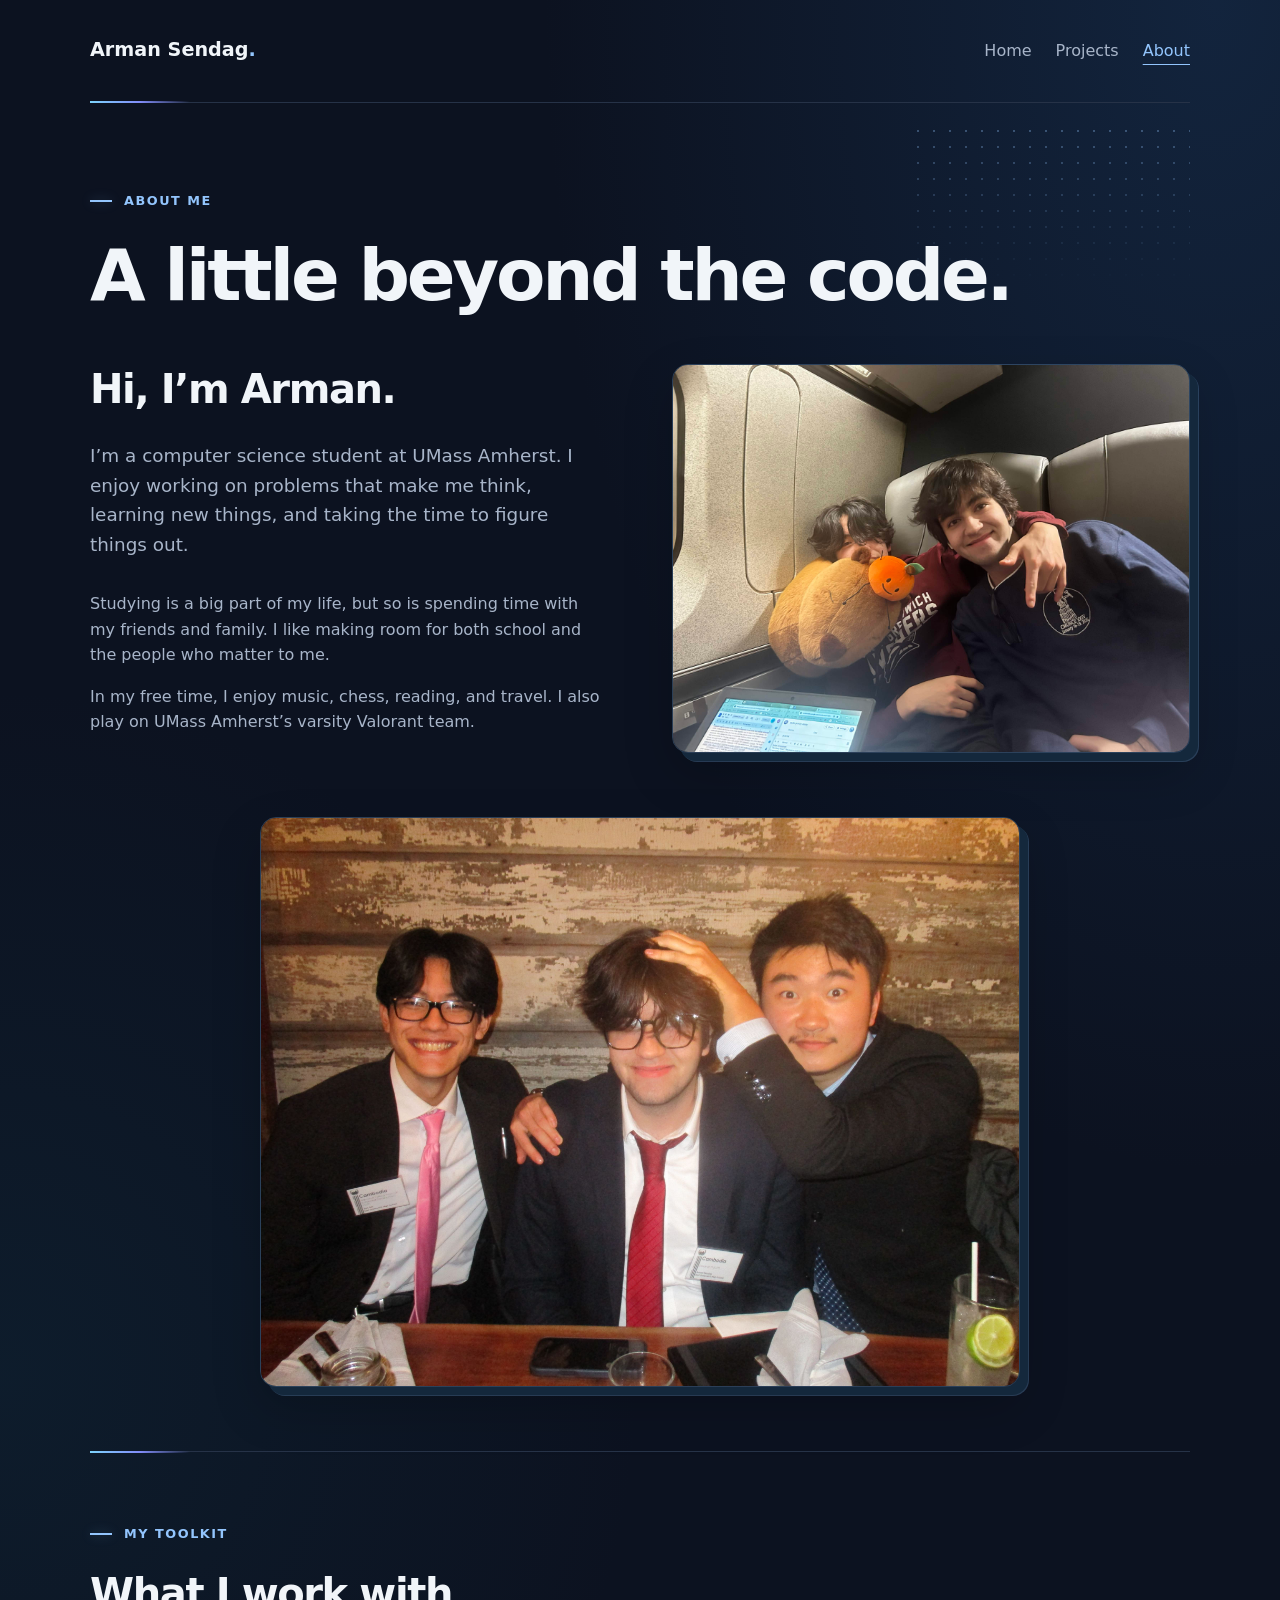
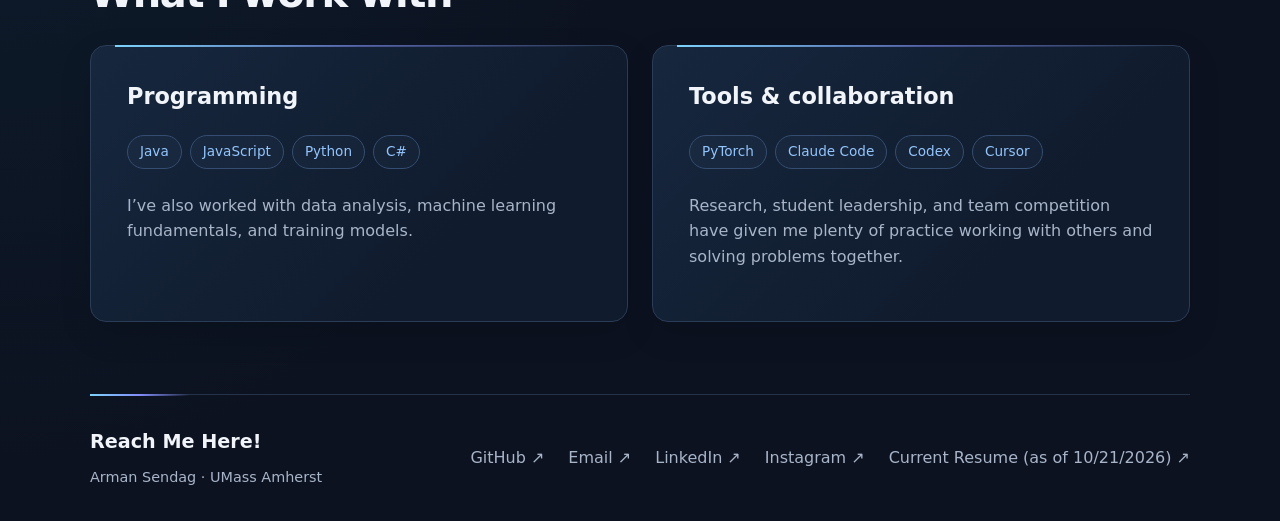
==== about/index.html @ 94f24523 "Add personal portfolio website" ====
<!DOCTYPE html>
<html lang="en">
<head>
  <meta charset="UTF-8">
  <meta name="viewport" content="width=device-width, initial-scale=1.0">
  <meta name="description" content="Meet Arman Sendag, a UMass Amherst computer science student. Interests, skills, and contact information.">
  <title>About | Arman Sendag</title>
  <link rel="stylesheet" href="../style.css">
  <script src="../script.js" defer></script>
</head>
<body>
  <a class="skip-link" href="#main">Skip to content</a>
  <header class="site-header">
    <a class="logo" href="../index.html">Arman Sendag<span>.</span></a>
    <nav aria-label="Main navigation"><a href="../index.html">Home</a><a href="../projects/index.html">Projects</a><a href="../about/index.html" aria-current="page">About</a></nav>
  </header>
  <main id="main">
    <header class="page-heading"><p class="eyebrow">ABOUT ME</p><h1>A little beyond the code.</h1></header>
    <section class="split-layout about-intro" aria-labelledby="about-heading">
      <div>
        <h2 id="about-heading">Hi, I’m Arman.</h2>
        <p class="intro">I’m a computer science student at UMass Amherst. I enjoy working on problems that make me think, learning new things, and taking the time to figure things out.</p>
        <p>Studying is a big part of my life, but so is spending time with my friends and family. I like making room for both school and the people who matter to me.</p>
        <p>In my free time, I enjoy music, chess, reading, and travel. I also play on UMass Amherst’s varsity Valorant team.</p>
      </div>
      <figure class="friend-photo"><img src="../images/armanAndZion2.jpg" alt="Arman and Zion sitting together on a train" width="2880" height="2160"></figure>
    </section>
    <div class="about-gallery" role="group" aria-label="More photos of me and my friends">
      <img src="../images/armanWithGroup.jpg" alt="Arman with two friends dressed in suits at a table" width="2880" height="2160" loading="lazy">
    </div>
    <section class="content-section" aria-labelledby="skills-heading"><p class="eyebrow">MY TOOLKIT</p><h2 id="skills-heading">What I work with</h2><div class="two-column">
      <article class="info-card"><h3>Programming</h3><ul class="tech-list" aria-label="Programming languages"><li>Java</li><li>JavaScript</li><li>Python</li><li>C#</li></ul><p>I’ve also worked with data analysis, machine learning fundamentals, and training models.</p></article>
      <article class="info-card"><h3>Tools &amp; collaboration</h3><ul class="tech-list" aria-label="Tools"><li>PyTorch</li><li>Claude Code</li><li>Codex</li><li>Cursor</li></ul><p>Research, student leadership, and team competition have given me plenty of practice working with others and solving problems together.</p></article>
    </div></section>
  </main>
  <footer class="site-footer">
    <div><p class="footer-title">Reach Me Here!</p><p>Arman Sendag · UMass Amherst</p></div>
    <nav aria-label="Social and contact links">
      <a href="https://github.com/armansendag">GitHub ↗</a>
      <a href="mailto:arman.sendag@gmail.com">Email ↗</a>
      <a href="https://www.linkedin.com/in/arman-sendag/">LinkedIn ↗</a>
      <a href="https://www.instagram.com/armansendag_/">Instagram ↗</a>
      <a href="../downloads/arman-sendag-resume-2026-10-21.pdf" download="Arman-Sendag-Resume-2026-10-21.pdf">Current Resume (as of 10/21/2026) ↗</a>
    </nav>
  </footer>
</body>
</html>
---- style.css ----
:root {
  color-scheme: dark;
  --background: #0c1220;
  --text: #f1f5f9;
  --muted: #a8b5c9;
  --accent: #93c5fd;
}

* {
  box-sizing: border-box;
}

body {
  margin: 0;
  background: var(--background);
  color: var(--text);
  font-family: system-ui, -apple-system, BlinkMacSystemFont, "Segoe UI", sans-serif;
  line-height: 1.6;
}

a {
  color: inherit;
  text-decoration: none;
}

a:focus-visible {
  outline: 3px solid var(--accent);
  outline-offset: 6px;
}

.site-header,
.site-footer,
main {
  width: min(1100px, 90%);
  margin-inline: auto;
}

.site-header {
  display: flex;
  align-items: center;
  justify-content: space-between;
  gap: 20px;
  padding-block: 28px;
  border-bottom: 1px solid #263247;
}

.logo {
  font-size: 1.2rem;
  font-weight: 750;
}

.logo span {
  color: var(--accent);
}

.site-header > a:last-child {
  color: var(--muted);
}

.site-header > a:last-child:hover {
  color: var(--text);
}

.hero {
  padding-block: clamp(70px, 12vw, 150px);
}

.eyebrow {
  margin: 0 0 24px;
  color: var(--accent);
  font-size: 0.8rem;
  font-weight: 650;
  letter-spacing: 0.12em;
}

h1 {
  margin: 0;
  font-size: clamp(2.5rem, 6.5vw, 5rem);
  font-weight: 750;
  line-height: 1.12;
  letter-spacing: -0.045em;
}

h1 span {
  color: var(--muted);
}

.intro {
  max-width: 600px;
  margin-block: 28px 32px;
  color: var(--muted);
  font-size: 1.15rem;
}

.button {
  display: inline-flex;
  align-items: center;
  gap: 18px;
  padding: 13px 22px;
  border-radius: 8px;
  background: var(--accent);
  color: var(--background);
  font-weight: 700;
}

.button:hover {
  background: #bfdbfe;
}

.personal-note {
  margin-top: 48px;
  color: var(--muted);
  font-size: 0.9rem;
}

.personal-photo {
  display: block;
  width: 100%;
  max-width: 420px;
  height: auto;
  margin: 0;
  border-radius: 16px;
}

/* Project content and highlights share a row when there is room. */
.projects {
  padding-block: clamp(48px, 8vw, 88px);
  border-top: 1px solid #263247;
}

.projects > .eyebrow {
  margin-bottom: 12px;
}

.projects h2 {
  margin: 0 0 32px;
  font-size: clamp(1.8rem, 4vw, 2.75rem);
  line-height: 1.2;
  letter-spacing: -0.035em;
}

.project-card {
  display: grid;
  grid-template-columns: minmax(0, 2fr) minmax(0, 1fr);
  gap: clamp(24px, 4vw, 48px);
  padding: clamp(24px, 4vw, 44px);
  border: 1px solid #2b3c57;
  border-radius: 16px;
  background: #111d30;
}

.project-date {
  margin: 0 0 8px;
  color: var(--muted);
  font-size: 0.9rem;
}

.project-card h3 {
  margin: 0;
  font-size: clamp(1.5rem, 3vw, 2rem);
  line-height: 1.25;
}

.project-summary,
.project-features {
  color: var(--muted);
}

.tech-list {
  display: flex;
  flex-wrap: wrap;
  gap: 8px;
  margin-block: 24px;
  padding: 0;
  list-style: none;
}

.tech-list li {
  padding: 5px 12px;
  border: 1px solid #344d70;
  border-radius: 999px;
  color: var(--accent);
  font-size: 0.85rem;
}

.project-features {
  margin-bottom: 0;
  padding-left: 20px;
}

.project-features li + li {
  margin-top: 12px;
}

.project-stats {
  display: grid;
  align-content: center;
  gap: 32px;
  margin: 0;
  padding-left: 32px;
  border-left: 1px solid #2b3c57;
}

.project-stats > div {
  display: flex;
  flex-direction: column;
  gap: 4px;
}

.project-stats dt {
  color: var(--muted);
  font-size: 0.9rem;
}

.project-stats dd {
  order: -1;
  margin: 0;
  color: var(--accent);
  font-size: clamp(2rem, 4vw, 2.75rem);
  font-weight: 750;
  line-height: 1.2;
}

/* Stack the card on phones so neither column becomes cramped. */
@media (max-width: 700px) {
  .project-card {
    grid-template-columns: 1fr;
  }

  .project-stats {
    padding-top: 24px;
    padding-left: 0;
    border-top: 1px solid #2b3c57;
    border-left: 0;
  }
}

/* Shared navigation stays visible on small screens without JavaScript. */
.site-header { flex-wrap: wrap; }
nav { display: flex; flex-wrap: wrap; gap: 8px 24px; }
nav a { padding-block: 10px; color: var(--muted); }
nav a:hover, nav a[aria-current="page"] { color: var(--accent); }
nav a[aria-current="page"] { text-decoration: underline; text-underline-offset: 8px; }
.skip-link { position: absolute; left: 5%; top: -100px; padding: 12px; background: var(--accent); color: var(--background); z-index: 1; }
.skip-link:focus { top: 12px; }
.split-layout { display: grid; grid-template-columns: minmax(0, 1.5fr) minmax(0, 1fr); align-items: center; gap: clamp(32px, 5vw, 64px); }
.hero { padding-block: clamp(48px, 8vw, 96px); }
.hero h1 { font-size: clamp(2.5rem, 5vw, 4rem); }
.hero .personal-photo { aspect-ratio: 3 / 4; object-fit: cover; object-position: center; }
.page-heading { padding-block: clamp(48px, 8vw, 88px) 32px; }
.page-heading h1 { font-size: clamp(2.5rem, 6vw, 4.5rem); }
h2 { margin: 0 0 28px; font-size: clamp(1.8rem, 4vw, 2.5rem); line-height: 1.2; letter-spacing: -0.035em; }
h3 { margin: 0 0 16px; font-size: 1.4rem; line-height: 1.3; }
.content-section { padding-block: clamp(40px, 6vw, 72px); border-top: 1px solid #263247; }
.first-section { border-top: 0; padding-top: 0; }
.two-column { display: grid; grid-template-columns: repeat(2, minmax(0, 1fr)); gap: 24px; }
.info-card { padding: clamp(24px, 3vw, 36px); border: 1px solid #2b3c57; border-radius: 16px; background: #111d30; }
.info-card p:not(.eyebrow), .about-intro p, figcaption { color: var(--muted); }
.info-card .organization { color: var(--accent); }
.text-link { display: inline-block; padding-block: 8px; color: var(--accent); text-decoration: underline; text-underline-offset: 4px; }
.text-link:hover { color: var(--text); }
.about-intro { padding-block: 16px 64px; grid-template-columns: repeat(2, minmax(0, 1fr)); }
.friend-photo { margin: 0; }
.friend-photo img { display: block; width: 100%; height: auto; border-radius: 16px; }
figcaption { margin-top: 12px; font-size: 0.85rem; }
.site-footer { display: flex; flex-wrap: wrap; align-items: center; justify-content: space-between; gap: 20px; border-top: 1px solid #263247; padding-block: 32px; }
.site-footer p { margin: 0; color: var(--muted); font-size: 0.9rem; }
.site-footer .footer-title { margin-bottom: 8px; color: var(--text); font-size: 1.2rem; font-weight: 700; }
@media (max-width: 700px) {
  .split-layout, .two-column { grid-template-columns: 1fr; }
  .personal-photo { max-width: 360px; justify-self: center; }
  .personal-note { margin-top: 28px; }
  .site-header { gap: 12px; padding-block: 20px; }
  nav { gap: 8px 20px; }
}

/* Preserve the full photos; stack them on smaller screens. */
.about-gallery {
  display: grid;
  grid-template-columns: minmax(0, 1fr);
  max-width: 760px;
  margin-inline: auto;
  align-items: center;
  gap: 24px;
  padding-bottom: 64px;
}
.about-gallery img {
  display: block;
  width: 100%;
  height: auto;
  border-radius: 16px;
}

/* Decorative layers use CSS so they add no images or script downloads. */
body {
  background:
    radial-gradient(ellipse at 95% 0%, #19365a80, transparent 42rem),
    radial-gradient(ellipse at 0% 65%, #12384c45, transparent 40rem),
    var(--background);
}
.site-header, .site-footer, .content-section { position: relative; }
.site-header::after, .site-footer::before, .content-section:not(.first-section)::before {
  content: "";
  position: absolute;
  left: 0;
  width: 100px;
  height: 2px;
  background: linear-gradient(90deg, #7dd3fc, #818cf8, transparent);
  pointer-events: none;
}
.site-header::after { bottom: -1px; }
.site-footer::before, .content-section::before { top: -1px; }
.eyebrow { display: flex; align-items: center; gap: 12px; }
.eyebrow::before {
  content: "";
  flex: 0 0 22px;
  height: 2px;
  background: var(--accent);
  box-shadow: 0 0 12px #93c5fd50;
}
.hero, .page-heading { position: relative; isolation: isolate; }
.hero::before, .page-heading::before {
  content: "";
  position: absolute;
  z-index: -1;
  top: 20px;
  right: 0;
  width: min(45%, 280px);
  height: 160px;
  background-image: radial-gradient(#93c5fd55 1px, transparent 1px);
  background-size: 16px 16px;
  mask-image: linear-gradient(to bottom, #000, transparent);
  pointer-events: none;
}
h1 span { color: #b7c9e4; }
.personal-photo, .friend-photo img, .about-gallery img {
  border: 1px solid #577da36b;
  box-shadow: 8px 8px 0 #14283c, 9px 9px 0 #44678a80, 0 20px 50px #0003;
}
.info-card, .project-card {
  position: relative;
  background: linear-gradient(135deg, #16273e, #101b2d 70%);
  box-shadow: 0 12px 32px #0002;
}
.info-card::before, .project-card::before {
  content: "";
  position: absolute;
  top: -1px;
  left: 24px;
  right: 24px;
  height: 2px;
  background: linear-gradient(90deg, #7dd3fc, #818cf880, transparent);
  pointer-events: none;
}
.project-features li::marker { color: var(--accent); }
.tech-list li { background: #93c5fd08; }
.button { box-shadow: 0 4px 24px #60a5fa20; }
@media (prefers-reduced-motion: no-preference) {
  .button, .info-card, .project-card {
    transition: border-color 180ms ease, box-shadow 180ms ease, background-color 180ms ease;
  }
  .info-card:hover, .project-card:hover {
    border-color: #52759b;
    box-shadow: 0 12px 32px #0003, 0 0 24px #60a5fa0a;
  }
}
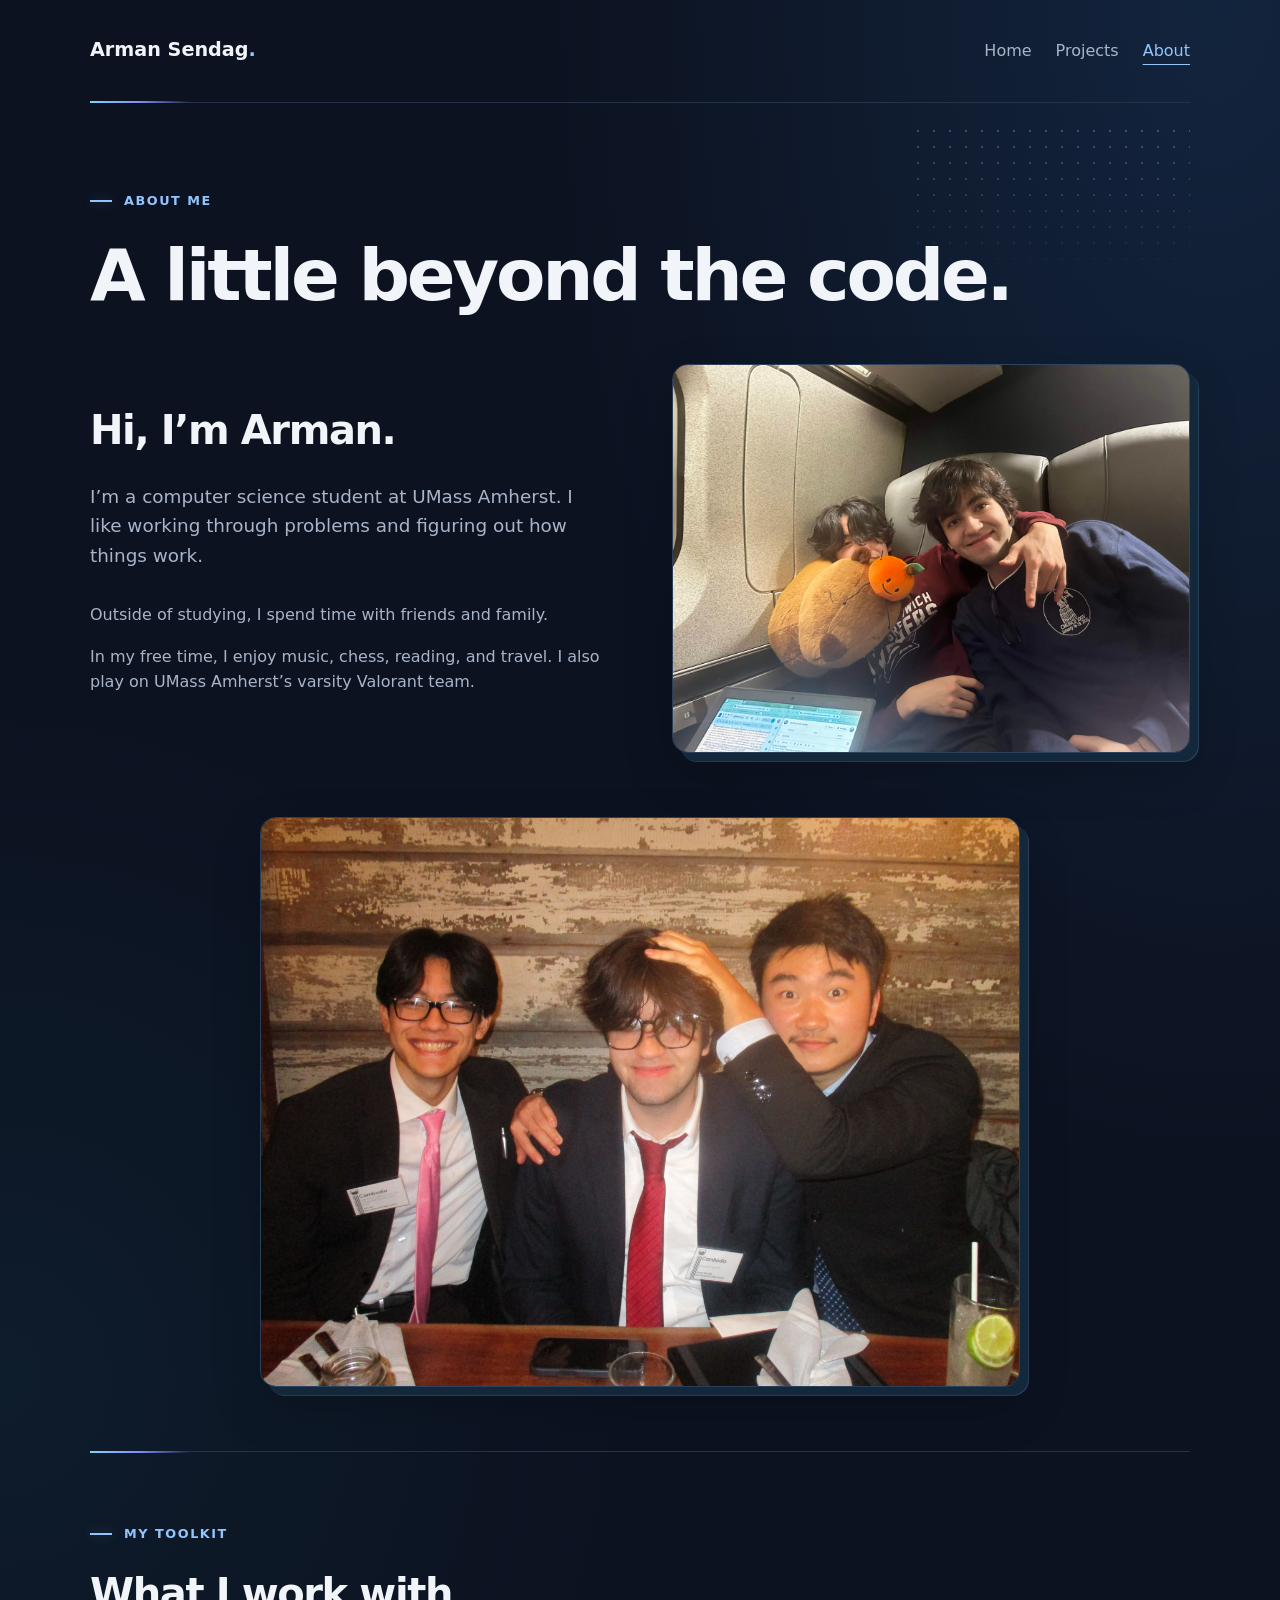
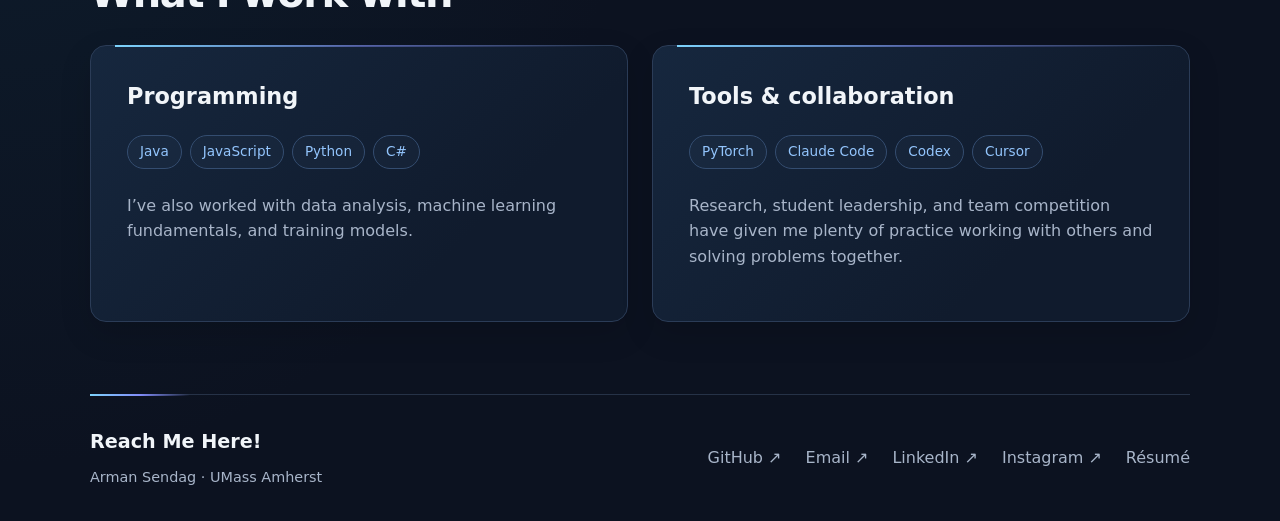
==== commit 8ee44513: "Improve portfolio content and add accessible screenshot slideshows" ====
--- a/about/index.html
+++ b/about/index.html
@@ -19,14 +19,14 @@
     <section class="split-layout about-intro" aria-labelledby="about-heading">
       <div>
         <h2 id="about-heading">Hi, I’m Arman.</h2>
-        <p class="intro">I’m a computer science student at UMass Amherst. I enjoy working on problems that make me think, learning new things, and taking the time to figure things out.</p>
-        <p>Studying is a big part of my life, but so is spending time with my friends and family. I like making room for both school and the people who matter to me.</p>
+        <p class="intro">I’m a computer science student at UMass Amherst. I like working through problems and figuring out how things work.</p>
+        <p>Outside of studying, I spend time with friends and family.</p>
         <p>In my free time, I enjoy music, chess, reading, and travel. I also play on UMass Amherst’s varsity Valorant team.</p>
       </div>
       <figure class="friend-photo"><img src="../images/armanAndZion2.jpg" alt="Arman and Zion sitting together on a train" width="2880" height="2160"></figure>
     </section>
     <div class="about-gallery" role="group" aria-label="More photos of me and my friends">
-      <img src="../images/armanWithGroup.jpg" alt="Arman with two friends dressed in suits at a table" width="2880" height="2160" loading="lazy">
+      <img src="../images/armanWithGroup.jpg" alt="Arman with two friends dressed in suits at a table" width="2880" height="2160" loading="eager">
     </div>
     <section class="content-section" aria-labelledby="skills-heading"><p class="eyebrow">MY TOOLKIT</p><h2 id="skills-heading">What I work with</h2><div class="two-column">
       <article class="info-card"><h3>Programming</h3><ul class="tech-list" aria-label="Programming languages"><li>Java</li><li>JavaScript</li><li>Python</li><li>C#</li></ul><p>I’ve also worked with data analysis, machine learning fundamentals, and training models.</p></article>
@@ -40,7 +40,7 @@
       <a href="mailto:arman.sendag@gmail.com">Email ↗</a>
       <a href="https://www.linkedin.com/in/arman-sendag/">LinkedIn ↗</a>
       <a href="https://www.instagram.com/armansendag_/">Instagram ↗</a>
-      <a href="../downloads/arman-sendag-resume-2026-10-21.pdf" download="Arman-Sendag-Resume-2026-10-21.pdf">Current Resume (as of 10/21/2026) ↗</a>
+      <a href="../downloads/arman-sendag-resume-2026-10-21.pdf" download="Arman-Sendag-Resume-2026-10-21.pdf">Résumé</a>
     </nav>
   </footer>
 </body>
--- a/style.css
+++ b/style.css
@@ -246,7 +246,7 @@
 .split-layout { display: grid; grid-template-columns: minmax(0, 1.5fr) minmax(0, 1fr); align-items: center; gap: clamp(32px, 5vw, 64px); }
 .hero { padding-block: clamp(48px, 8vw, 96px); }
 .hero h1 { font-size: clamp(2.5rem, 5vw, 4rem); }
-.hero .personal-photo { aspect-ratio: 3 / 4; object-fit: cover; object-position: center; }
+.hero .personal-photo { max-width: 360px; aspect-ratio: 1; object-fit: contain; justify-self: center; }
 .page-heading { padding-block: clamp(48px, 8vw, 88px) 32px; }
 .page-heading h1 { font-size: clamp(2.5rem, 6vw, 4.5rem); }
 h2 { margin: 0 0 28px; font-size: clamp(1.8rem, 4vw, 2.5rem); line-height: 1.2; letter-spacing: -0.035em; }
@@ -364,3 +364,47 @@
     box-shadow: 0 12px 32px #0003, 0 0 24px #60a5fa0a;
   }
 }
+
+.passion-project { margin-top: 24px; }
+
+.hero-actions { display: flex; flex-wrap: wrap; align-items: center; gap: 16px; }
+.button-secondary { background: transparent; color: var(--accent); border: 1px solid #52759b; }
+.button-secondary:hover { background: #203954; }
+/* Add a figure only when genuine project media is available; no reserved blank space. */
+.project-media { grid-column: 1 / -1; min-width: 0; margin: 24px 0 0; }
+.project-media img, .project-media video { display: block; width: 100%; height: auto; border: 1px solid #344d70; border-radius: 8px; }
+.project-media video:focus-visible { outline: 3px solid var(--accent); outline-offset: 6px; }
+
+/* One screenshot at a time, with uncropped images and keyboard-accessible controls. */
+.project-slideshow { grid-column: 1 / -1; min-width: 0; margin-block: 24px; }
+.project-slideshow .project-media { margin: 0; }
+.project-media > a { display: block; border-radius: 8px; }
+.project-slideshow img { height: clamp(260px, 40vw, 440px); object-fit: contain; background: #080e18; }
+.project-slideshow figcaption { min-height: 3.5em; }
+.slideshow-controls, .slide-pages { display: flex; flex-wrap: wrap; align-items: center; justify-content: center; gap: 12px; margin-top: 16px; }
+.project-slideshow [hidden] { display: none; }
+.project-slideshow button { min-width: 44px; min-height: 44px; padding: 8px 12px; border: 1px solid #52759b; border-radius: 8px; background: #15263b; color: var(--text); font: inherit; cursor: pointer; }
+.project-slideshow button:hover { background: #203954; }
+.project-slideshow button[aria-current="true"] { background: var(--accent); color: var(--background); }
+button:focus-visible { outline: 3px solid var(--accent); outline-offset: 4px; }
+
+.image-viewer-open { overflow: hidden; }
+.image-viewer {
+  width: min(1200px, calc(100vw - 32px));
+  max-width: none;
+  max-height: calc(100dvh - 32px);
+  padding: 64px 16px 16px;
+  border: 1px solid #52759b;
+  border-radius: 12px;
+  background: var(--background);
+  color: var(--text);
+}
+.image-viewer::backdrop { background: #030712e8; }
+.image-viewer img { display: block; width: 100%; height: auto; max-height: calc(100dvh - 250px); object-fit: contain; }
+.image-viewer p { margin: 12px 0 0; color: var(--muted); font-size: 0.9rem; }
+.image-viewer-close { position: absolute; top: 10px; right: 10px; width: 44px; height: 44px; border: 1px solid #52759b; border-radius: 8px; background: #15263b; color: var(--text); font: inherit; font-size: 2rem; line-height: 1; cursor: pointer; }
+.image-viewer-close:hover { background: #203954; }
+
+.image-viewer-controls { display: flex; align-items: center; justify-content: center; gap: 12px; margin-top: 16px; }
+.image-viewer-controls button { min-height: 44px; padding: 8px 12px; border: 1px solid #52759b; border-radius: 8px; background: #15263b; color: var(--text); font: inherit; cursor: pointer; }
+.image-viewer-controls button:hover { background: #203954; }
